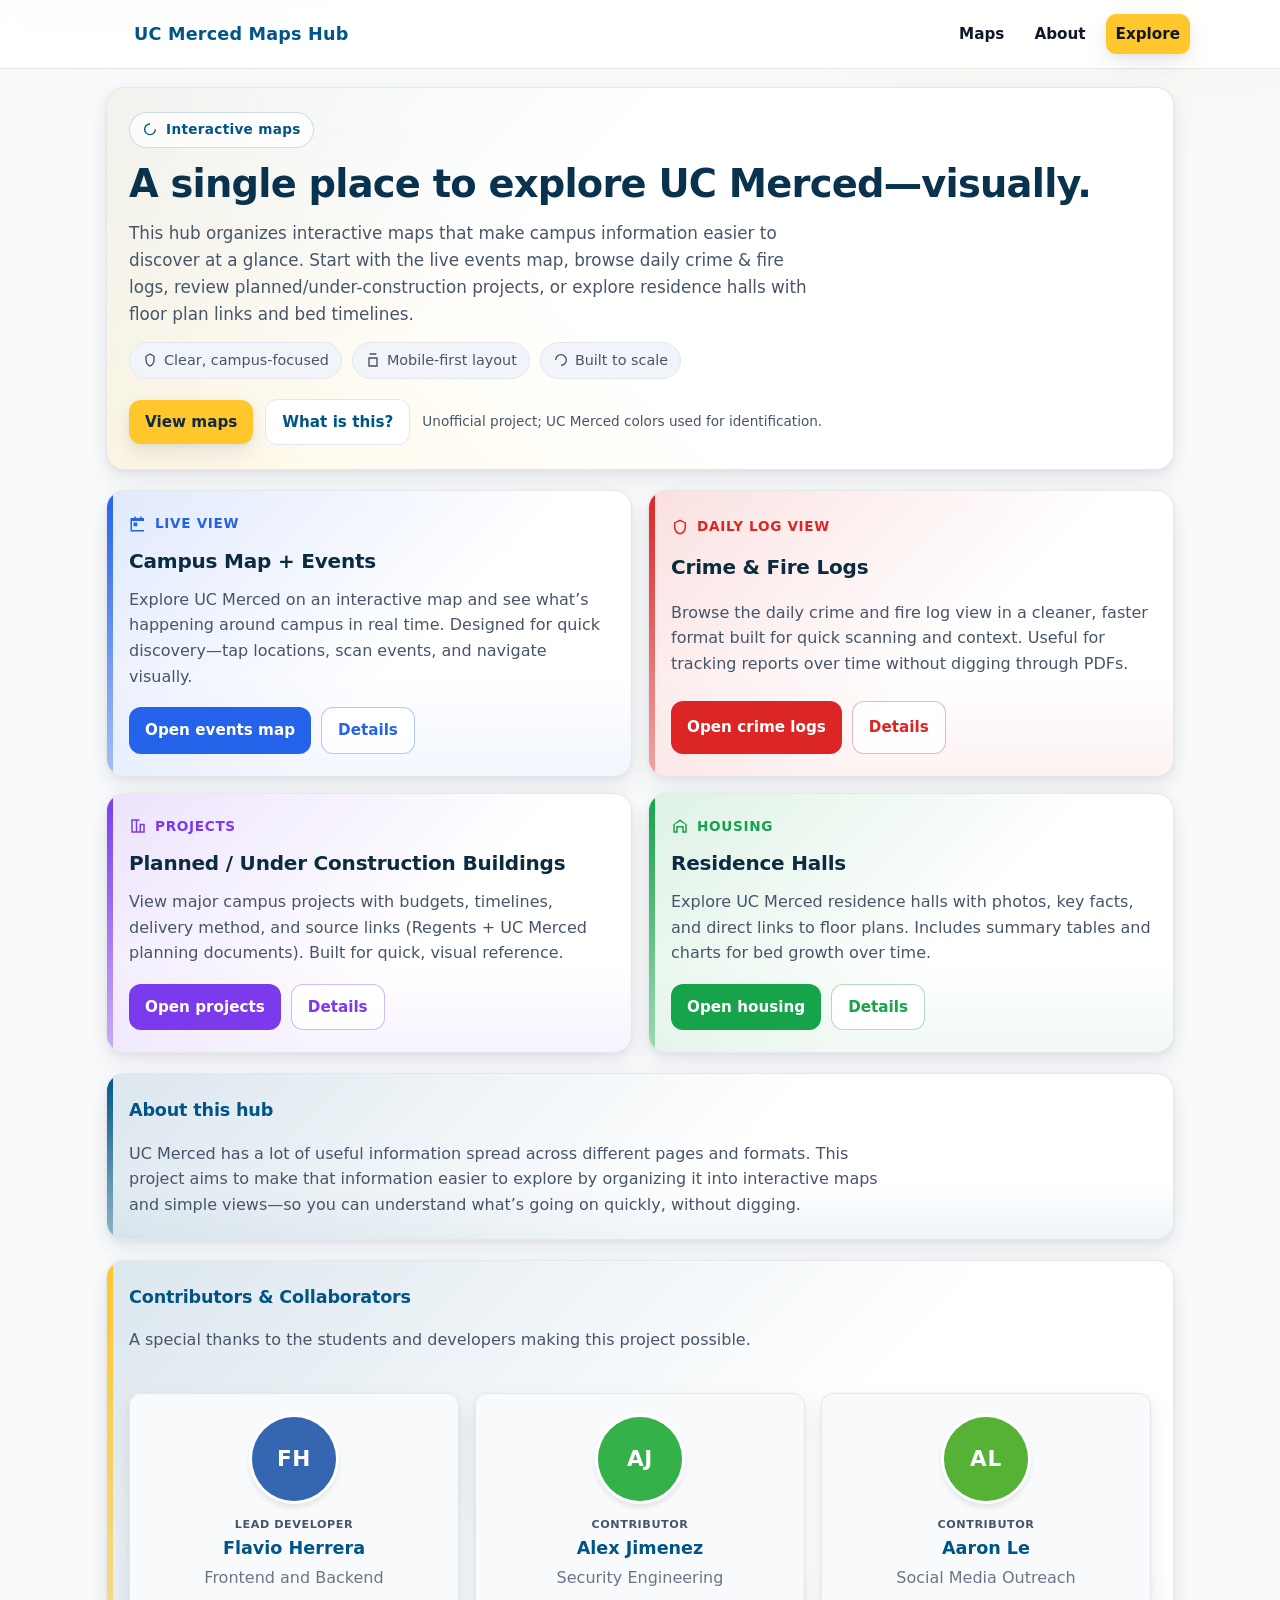
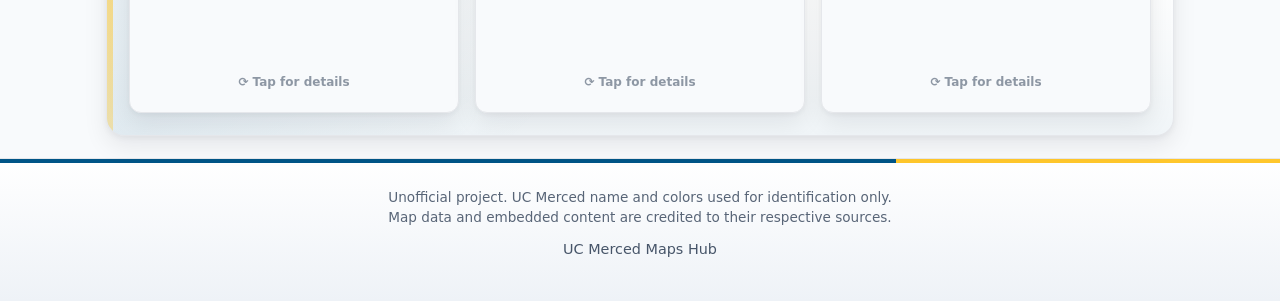
==== index.html @ 474a60b2 "added code" ====
<!DOCTYPE html>
<html lang="en">
  <head>
    <meta charset="utf-8" />
    <meta name="viewport" content="width=device-width, initial-scale=1" />

    <title>UC Merced Interactive Maps Hub</title>
    <meta name="theme-color" content="#ffffff" />

    <meta
      name="description"
      content="A UC Merced-themed hub for interactive maps and campus insights, including real-time events, daily crime & fire logs, planned/under-construction projects, and residence halls."
    />
    <meta name="robots" content="index,follow" />

    <!-- Canonical URL (recommended) -->
    <link rel="canonical" href="https://campusmap.ucmercedhub.com/" />

    <!-- Open Graph -->
    <meta property="og:type" content="website" />
    <meta property="og:title" content="UC Merced Interactive Maps Hub" />
    <meta
      property="og:description"
      content="Explore UC Merced through interactive maps: events, daily crime & fire logs, planned/under-construction projects, and residence halls."
    />
    <meta property="og:url" content="https://campusmap.ucmercedhub.com/" />

    <!-- IMPORTANT: must be an absolute, publicly accessible URL -->
    <meta
      property="og:image"
      content="https://campusmap.ucmercedhub.com/images/ucm-maps-preview-2.jpg"
    />
    <!-- Optional but helps some scrapers -->
    <meta
      property="og:image:secure_url"
      content="https://campusmap.ucmercedhub.com/images/ucm-maps-preview-2.jpg"
    />
    <meta property="og:image:width" content="1200" />
    <meta property="og:image:height" content="630" />
    <meta property="og:image:alt" content="UC Merced Interactive Maps Hub preview image" />

    <!-- Twitter Cards -->
    <meta name="twitter:card" content="summary_large_image" />
    <meta name="twitter:title" content="UC Merced Interactive Maps Hub" />
    <meta
      name="twitter:description"
      content="Explore UC Merced through interactive maps: events, daily crime & fire logs, planned/under-construction projects, and residence halls."
    />
    <meta
      name="twitter:image"
      content="https://campusmap.ucmercedhub.com/images/ucm-maps-preview-2.jpg"
    />
    <meta property="og:image" content="https://campusmap.ucmercedhub.com/images/ucm-maps-preview-2.jpg">
    <meta name="twitter:image:alt" content="UC Merced Interactive Maps Hub preview image" />

    <link rel="icon" href="/images/favicon.ico" />
    <link rel="apple-touch-icon" href="/apple-touch-icon.png" />

    <style>
      :root {
        /* UC Merced palette */
        --ucm-blue: #005587;
        --ucm-gold: #ffc72c;

        /* UI tokens */
        --bg: #f8fafc;
        --surface: #ffffff;
        --ink: #0f172a;
        --muted: #475569;
        --border: #e5e7eb;
        --shadow: 0 10px 25px rgba(2, 6, 23, 0.08), 0 2px 6px rgba(2, 6, 23, 0.05);
        --radius: 18px;
      }

      /* Force light mode in dark schemes (keep the hub visually consistent) */
      :root {
        color-scheme: light;
      }
      @media (prefers-color-scheme: dark) {
        html,
        body {
          background: var(--bg) !important;
          color: var(--ink) !important;
        }
      }

      *,
      *::before,
      *::after {
        box-sizing: border-box;
      }
      html {
        scroll-behavior: smooth;
      }
      body {
        margin: 0;
        font-family: ui-sans-serif, system-ui, -apple-system, Segoe UI, Roboto, Helvetica, Arial,
          "Apple Color Emoji", "Segoe UI Emoji";
        background: radial-gradient(1100px 650px at 85% -220px, rgba(255, 199, 44, 0.14), transparent 60%),
          radial-gradient(900px 520px at 10% -200px, rgba(0, 85, 135, 0.12), transparent 55%),
          var(--bg);
        color: var(--ink);
        line-height: 1.6;
      }

      a {
        color: inherit;
        text-decoration: none;
      }

      .container {
        max-width: 1100px;
        margin: 0 auto;
        padding: 0 max(16px, env(safe-area-inset-left)) 0 max(16px, env(safe-area-inset-right));
      }

      /* Header */
      .site-header {
        position: sticky;
        top: 0;
        z-index: 50;
        background: rgba(255, 255, 255, 0.9);
        border-bottom: 1px solid var(--border);
        backdrop-filter: saturate(160%) blur(10px);
      }
      .nav {
        display: flex;
        align-items: center;
        justify-content: space-between;
        gap: 12px;
        padding: 14px 0;
      }
      .brand {
        display: flex;
        align-items: center;
        gap: 10px;
        font-weight: 900;
        letter-spacing: 0.2px;
        color: var(--ucm-blue);
        font-size: 1.1rem;
      }
      .brand .logo {
        width: 34px;
        height: 34px;
        background-image: url("/images/map.png");
        background-size: cover;
        background-repeat: no-repeat;
        background-position: center;
      }

      .nav-links {
        display: flex;
        align-items: center;
        gap: 10px;
        flex-wrap: wrap;
        justify-content: flex-end;
      }

      .nav-links a {
        color: var(--ink);
        font-weight: 800;
        padding: 8px 10px;
        border-radius: 10px;
        font-size: 0.95rem;
      }
      .nav-links a:hover {
        background: #eef2f7;
      }

      .focus-ring:focus {
        outline: 3px solid rgba(0, 85, 135, 0.25);
        outline-offset: 2px;
        border-radius: 10px;
      }

      .btn {
        display: inline-flex;
        align-items: center;
        justify-content: center;
        gap: 8px;
        font-weight: 900;
        border-radius: 12px;
        padding: 10px 16px;
        border: none;
        cursor: pointer;
        box-shadow: var(--shadow);
        transition: transform 0.06s ease, box-shadow 0.15s ease, filter 0.15s ease;
        white-space: nowrap;
        font-size: 0.95rem;
      }
      .btn-primary {
        background: var(--ucm-gold);
        color: #102a43;
      }
      .btn-primary:hover {
        transform: translateY(-1px);
      }
      .btn-outline {
        background: #ffffff;
        border: 1px solid var(--border);
        color: var(--ucm-blue);
        box-shadow: none;
      }
      .btn-outline:hover {
        background: #f8fafc;
      }

      /* Hero */
      .hero {
        margin: 18px 0 16px;
        border-radius: var(--radius);
        border: 1px solid var(--border);
        box-shadow: var(--shadow);
        background: linear-gradient(135deg, rgba(0, 85, 135, 0.06), transparent 40%),
          linear-gradient(45deg, rgba(255, 199, 44, 0.12), transparent 45%),
          var(--surface);
        overflow: hidden;
      }

      .hero-inner {
        padding: 24px 22px;
        display: grid;
        gap: 14px;
      }

      .hero-topline {
        display: inline-flex;
        align-items: center;
        gap: 10px;
        font-weight: 900;
        color: var(--ucm-blue);
        letter-spacing: 0.02em;
      }

      .pill {
        display: inline-flex;
        align-items: center;
        gap: 8px;
        padding: 6px 12px;
        border-radius: 999px;
        border: 1px solid rgba(0, 85, 135, 0.18);
        background: rgba(255, 255, 255, 0.7);
        color: var(--ucm-blue);
        font-weight: 900;
        width: fit-content;
        font-size: 0.85rem;
      }

      .hero h1 {
        margin: 0;
        font-size: clamp(1.5rem, 5vw, 2.4rem);
        line-height: 1.15;
        letter-spacing: -0.02em;
        color: #08324e;
      }

      .hero p {
        margin: 0;
        color: var(--muted);
        max-width: 65ch;
        font-size: 1.05rem;
      }

      .hero-actions {
        display: flex;
        gap: 12px;
        flex-wrap: wrap;
        align-items: center;
        margin-top: 6px;
      }

      .hero-note {
        color: var(--muted);
        font-size: 0.85rem;
        width: 100%;
      }
      @media (min-width: 600px) {
        .hero-note {
          width: auto;
        }
      }

      /* Sections & Cards */
      .section {
        margin: 20px 0;
      }

      .grid {
        display: grid;
        gap: 16px;
        grid-template-columns: 1fr;
      }
      @media (min-width: 900px) {
        .grid {
          grid-template-columns: 1fr 1fr;
        }
      }

      /* THEMED CARD SYSTEM
         - Each card sets:
           --accent: the primary accent color (for bar + kicker + buttons)
           --tint-rgb: RGB triplet used for the subtle card wash
      */
      .card {
        --accent: var(--ucm-blue);
        --tint-rgb: 0, 85, 135;

        border: 1px solid var(--border);
        border-radius: var(--radius);
        box-shadow: var(--shadow);
        padding: 22px;
        display: grid;
        gap: 10px;
        position: relative;
        overflow: hidden;
        transition: transform 0.08s ease, border-color 0.15s ease;

        background: linear-gradient(135deg, rgba(var(--tint-rgb), 0.14), transparent 58%),
          linear-gradient(0deg, rgba(var(--tint-rgb), 0.06), transparent 35%),
          var(--surface);
      }
      .card:hover {
        transform: translateY(-1px);
        border-color: rgba(var(--tint-rgb), 0.35);
      }

      /* Card theme presets (requested: light blue for events, light red for crime, etc.) */
      .card.theme-events {
        --accent: #2563eb; /* blue */
        --tint-rgb: 37, 99, 235;
      }
      .card.theme-crime {
        --accent: #dc2626; /* red */
        --tint-rgb: 220, 38, 38;
      }
      .card.theme-buildings {
        --accent: #7c3aed; /* violet */
        --tint-rgb: 124, 58, 237;
      }
      .card.theme-housing {
        --accent: #16a34a; /* green */
        --tint-rgb: 22, 163, 74;
      }

      .card .kicker {
        display: inline-flex;
        align-items: center;
        gap: 8px;
        font-weight: 900;
        color: var(--accent);
        text-transform: uppercase;
        font-size: 0.85rem;
        letter-spacing: 0.05em;
      }

      .card h2 {
        margin: 0;
        font-size: 1.25rem;
        letter-spacing: -0.01em;
        color: #0b2b40;
      }

      .card p {
        margin: 0;
        color: var(--muted);
        max-width: 65ch;
        font-size: 1rem;
      }

      .card-actions {
        display: flex;
        gap: 10px;
        flex-wrap: wrap;
        margin-top: 8px;
      }

      .card .accent-bar {
        position: absolute;
        inset: 0 auto 0 0;
        width: 6px;
        background: linear-gradient(180deg, var(--accent), rgba(var(--tint-rgb), 0.35));
      }

      /* Card-scoped buttons */
      .btn-card {
        background: var(--accent);
        color: #ffffff;
        box-shadow: none;
      }
      .btn-card:hover {
        transform: translateY(-1px);
        filter: brightness(1.05);
      }

      .btn-card-outline {
        background: rgba(255, 255, 255, 0.85);
        border: 1px solid rgba(var(--tint-rgb), 0.35);
        color: var(--accent);
        box-shadow: none;
      }
      .btn-card-outline:hover {
        background: #ffffff;
      }

      /* Small details badges */
      .meta {
        display: flex;
        gap: 10px;
        flex-wrap: wrap;
        color: var(--muted);
        font-size: 0.9rem;
      }
      .meta span {
        display: inline-flex;
        align-items: center;
        gap: 6px;
        padding: 6px 12px;
        border-radius: 999px;
        background: #f1f5f9;
        border: 1px solid #e2e8f0;
        width: fit-content;
      }
      .meta svg {
        width: 16px;
        height: 16px;
        color: rgba(2, 6, 23, 0.7);
      }

      /* TEAM GRID / FLIP CARDS CSS */
      .team-grid {
        display: grid;
        grid-template-columns: repeat(auto-fit, minmax(220px, 1fr));
        gap: 16px;
        margin-top: 14px;
      }

      .team-member {
        background-color: transparent;
        height: 320px;
        perspective: 1000px;
        cursor: pointer;
      }

      .team-member-inner {
        position: relative;
        width: 100%;
        height: 100%;
        text-align: center;
        transition: transform 0.6s cubic-bezier(0.4, 0.2, 0.2, 1);
        transform-style: preserve-3d;
      }

      .team-member.is-flipped .team-member-inner {
        transform: rotateY(180deg);
      }

      .team-member-front,
      .team-member-back {
        position: absolute;
        width: 100%;
        height: 100%;
        -webkit-backface-visibility: hidden;
        backface-visibility: hidden;
        border-radius: 12px;
        border: 1px solid var(--border);
        box-shadow: var(--shadow);
        background-color: #ffffff;
        display: flex;
        flex-direction: column;
        align-items: center;
        justify-content: center;
        padding: 20px;
        user-select: none;
        -webkit-user-select: none;
      }

      .team-member-front {
        background: #f8fafc;
      }

      .member-avatar {
        width: 90px;
        height: 90px;
        border-radius: 50%;
        overflow: hidden;
        border: 3px solid #ffffff;
        box-shadow: 0 4px 6px -1px rgba(0, 0, 0, 0.1);
        margin-bottom: 12px;
        display: grid;
        place-items: center;
        background: #cbd5e1;
      }

      .member-photo {
        width: 100%;
        height: 100%;
        object-fit: cover;
        display: block;
      }

      .member-initials {
        width: 100%;
        height: 100%;
        display: none;
        place-items: center;
        font-weight: 900;
        font-size: 1.35rem;
        letter-spacing: 0.03em;
        color: #ffffff;
        background: var(--avatar-bg, #6b7280);
        text-transform: uppercase;
        user-select: none;
        -webkit-user-select: none;
      }

      .member-avatar.is-fallback .member-photo {
        display: none;
      }
      .member-avatar.is-fallback .member-initials {
        display: grid;
      }

      .member-role {
        font-size: 0.7rem;
        text-transform: uppercase;
        letter-spacing: 0.05em;
        font-weight: 800;
        color: var(--muted);
        margin-bottom: 4px;
      }

      .member-name {
        font-weight: 900;
        color: var(--ucm-blue);
        font-size: 1.1rem;
        margin-bottom: 8px;
        line-height: 1.2;
      }

      .member-short-desc {
        font-size: 0.9rem;
        color: var(--ink);
        opacity: 0.8;
        margin: 0;
        line-height: 1.4;
        max-width: 90%;
      }

      .flip-hint {
        margin-top: auto;
        font-size: 0.75rem;
        color: var(--muted);
        opacity: 0.6;
        font-weight: 600;
        padding-top: 10px;
      }

      .team-member-back {
        transform: rotateY(180deg);
        background: #ffffff;
        text-align: left;
        align-items: flex-start;
        justify-content: flex-start;
        overflow-y: auto;
        cursor: pointer;
      }

      .member-back-title {
        font-size: 0.85rem;
        font-weight: 800;
        color: var(--ucm-blue);
        text-transform: uppercase;
        margin-bottom: 10px;
        border-bottom: 2px solid var(--ucm-gold);
        padding-bottom: 4px;
        width: 100%;
      }

      .member-contributions {
        list-style: none;
        padding: 0;
        margin: 0;
        width: 100%;
        font-size: 0.9rem;
        color: var(--muted);
        line-height: 1.5;
        user-select: text;
        -webkit-user-select: text;
      }

      .member-contributions li {
        margin-bottom: 8px;
        padding-left: 14px;
        position: relative;
      }

      .member-contributions li::before {
        content: "•";
        color: var(--ucm-gold);
        position: absolute;
        left: 0;
        font-weight: bold;
      }

      /* Footer */
      footer {
        border-top: 1px solid var(--border);
        background: linear-gradient(0deg, #eef2f7, #ffffff);
        margin-top: 22px;
      }
      .ucm-bar {
        height: 4px;
        background: linear-gradient(90deg, var(--ucm-blue) 70%, var(--ucm-gold) 30%);
      }
      .foot-inner {
        padding: 24px 0 40px;
        color: var(--muted);
        font-size: 0.9rem;
        text-align: center;
      }
      .disclaimer {
        font-size: 0.85rem;
        opacity: 0.9;
        max-width: 60ch;
        margin: 0 auto;
        line-height: 1.5;
      }

      /* Utility */
      .sr-only {
        position: absolute;
        width: 1px;
        height: 1px;
        padding: 0;
        margin: -1px;
        overflow: hidden;
        clip: rect(0, 0, 0, 0);
        white-space: nowrap;
        border: 0;
      }
    </style>
  </head>

  <body>
    <header class="site-header">
      <div class="container nav">
        <div class="brand">
          <div class="logo" aria-hidden="true"></div>
          <div>UC Merced Maps Hub</div>
        </div>

        <nav class="nav-links" aria-label="Primary">
          <a class="focus-ring" href="#maps">Maps</a>
          <a class="focus-ring" href="#about">About</a>
          <a class="btn btn-primary focus-ring" href="#start">Explore</a>
        </nav>
      </div>
    </header>

    <main class="container">
      <section class="hero" aria-labelledby="hero-title" id="start">
        <div class="hero-inner">
          <div class="hero-topline">
            <span class="pill">
              <svg viewBox="0 0 24 24" aria-hidden="true" focusable="false" width="16" height="16">
                <path fill="currentColor" d="M12 2a9 9 0 1 0 9 9h-2a7 7 0 1 1-7-7V2z" />
              </svg>
              Interactive maps
            </span>
          </div>

          <h1 id="hero-title">A single place to explore UC Merced—visually.</h1>
          <p>
            This hub organizes interactive maps that make campus information easier to discover at a glance.
            Start with the live events map, browse daily crime &amp; fire logs, review planned/under-construction
            projects, or explore residence halls with floor plan links and bed timelines.
          </p>

          <div class="meta" aria-label="Project highlights">
            <span>
              <svg viewBox="0 0 24 24" aria-hidden="true" focusable="false">
                <path
                  fill="currentColor"
                  d="M12 2l7 4v6c0 5-3 9-7 10C8 21 5 17 5 12V6l7-4zm0 2.3L7 6.7V12c0 3.9 2.2 7.1 5 8 2.8-.9 5-4.1 5-8V6.7l-5-2.4z"
                />
              </svg>
              Clear, campus-focused
            </span>
            <span>
              <svg viewBox="0 0 24 24" aria-hidden="true" focusable="false">
                <path fill="currentColor" d="M7 2h10v2H7V2zm-2 6h14v14H5V8zm2 2v10h10V10H7z" />
              </svg>
              Mobile-first layout
            </span>
            <span>
              <svg viewBox="0 0 24 24" aria-hidden="true" focusable="false">
                <path fill="currentColor" d="M12 3a9 9 0 0 0-9 9h2a7 7 0 1 1 7 7v2a9 9 0 0 0 0-18z" />
              </svg>
              Built to scale
            </span>
          </div>

          <div class="hero-actions">
            <a class="btn btn-primary focus-ring" href="#maps">View maps</a>
            <a class="btn btn-outline focus-ring" href="#about">What is this?</a>
            <div class="hero-note">Unofficial project; UC Merced colors used for identification.</div>
          </div>
        </div>
      </section>

      <section class="section" id="maps" aria-labelledby="maps-title">
        <h2 class="sr-only" id="maps-title">Maps</h2>

        <div class="grid">
          <!-- Events -->
          <article class="card theme-events" aria-labelledby="events-title">
            <div class="accent-bar" aria-hidden="true"></div>

            <div class="kicker">
              <svg viewBox="0 0 24 24" aria-hidden="true" focusable="false" width="18" height="18">
                <path
                  fill="currentColor"
                  d="M7 2h2v2h6V2h2v2h3v18H2V4h5V2zm13 6H4v12h16V8zM6 10h5v5H6v-5z"
                />
              </svg>
              Live view
            </div>

            <h2 id="events-title">Campus Map + Events</h2>
            <p>
              Explore UC Merced on an interactive map and see what’s happening around campus in real time. Designed for
              quick discovery—tap locations, scan events, and navigate visually.
            </p>

            <div class="card-actions">
              <a class="btn btn-card focus-ring" href="/events" aria-label="Open Campus Map and Events">
                Open events map
              </a>
              <a
                class="btn btn-card-outline focus-ring"
                href="/events#map"
                aria-label="Jump to map section in events page"
              >
                Details
              </a>
            </div>
          </article>

          <!-- Crime logs -->
          <article class="card theme-crime" aria-labelledby="crime-title">
            <div class="accent-bar" aria-hidden="true"></div>

            <div class="kicker">
              <svg viewBox="0 0 24 24" aria-hidden="true" focusable="false" width="18" height="18">
                <path
                  fill="currentColor"
                  d="M12 2l8 4v6c0 5.5-3.5 9.6-8 10-4.5-.4-8-4.5-8-10V6l8-4zm0 2.3L6 6.7V12c0 4.3 2.7 7.4 6 8 3.3-.6 6-3.7 6-8V6.7l-6-2.4z"
                />
              </svg>
              Daily log view
            </div>

            <h2 id="crime-title">Crime &amp; Fire Logs</h2>
            <p>
              Browse the daily crime and fire log view in a cleaner, faster format built for quick scanning and context.
              Useful for tracking reports over time without digging through PDFs.
            </p>

            <div class="card-actions">
              <a class="btn btn-card focus-ring" href="/crimelogs" aria-label="Open Crime and Fire Logs">
                Open crime logs
              </a>
              <a
                class="btn btn-card-outline focus-ring"
                href="/crimelogs#map"
                aria-label="Jump to top section in crime logs page"
              >
                Details
              </a>
            </div>
          </article>

          <!-- Planned / under construction buildings -->
          <article class="card theme-buildings" aria-labelledby="buildings-title">
            <div class="accent-bar" aria-hidden="true"></div>

            <div class="kicker">
              <svg viewBox="0 0 24 24" aria-hidden="true" focusable="false" width="18" height="18">
                <path
                  fill="currentColor"
                  d="M3 21V3h11v6h7v12H3zm2-2h4V5H5v14zm6 0h3V5h-3v14zm5 0h3V11h-3v8z"
                />
              </svg>
              Projects
            </div>

            <h2 id="buildings-title">Planned / Under Construction Buildings</h2>
            <p>
              View major campus projects with budgets, timelines, delivery method, and source links (Regents + UC Merced
              planning documents). Built for quick, visual reference.
            </p>

            <div class="card-actions">
              <!-- Adjust path if your file lives elsewhere -->
              <a
                class="btn btn-card focus-ring"
                href="/construction"
                aria-label="Open planned and under construction projects"
              >
                Open projects
              </a>
              <a
                class="btn btn-card-outline focus-ring"
                href="/construction#map"
                aria-label="Jump to map section in projects page"
              >
                Details
              </a>
            </div>
          </article>

          <!-- Housing / residence halls -->
          <article class="card theme-housing" aria-labelledby="housing-title">
            <div class="accent-bar" aria-hidden="true"></div>

            <div class="kicker">
              <svg viewBox="0 0 24 24" aria-hidden="true" focusable="false" width="18" height="18">
                <path
                  fill="currentColor"
                  d="M12 3l9 7v11h-6v-7H9v7H3V10l9-7zm0 2.6L5 10v9h2v-7h10v7h2v-9l-7-4.4z"
                />
              </svg>
              Housing
            </div>

            <h2 id="housing-title">Residence Halls</h2>
            <p>
              Explore UC Merced residence halls with photos, key facts, and direct links to floor plans. Includes summary
              tables and charts for bed growth over time.
            </p>

            <div class="card-actions">
              <!-- Adjust path if your file lives elsewhere -->
              <a class="btn btn-card focus-ring" href="/housing" aria-label="Open residence halls map">
                Open housing
              </a>
              <a
                class="btn btn-card-outline focus-ring"
                href="/housing#map"
                aria-label="Jump to map section in housing page"
              >
                Details
              </a>
            </div>
          </article>
        </div>
      </section>

      <section class="section card" id="about" aria-labelledby="about-title">
        <div class="accent-bar" aria-hidden="true" style="--accent: var(--ucm-blue); --tint-rgb: 0, 85, 135;"></div>
        <h2
          id="about-title"
          style="margin: 0 0 6px; color: var(--ucm-blue); font-size: 1.1rem; font-weight: 900;"
        >
          About this hub
        </h2>
        <p style="margin: 0; color: var(--muted); max-width: 75ch;">
          UC Merced has a lot of useful information spread across different pages and formats. This project aims to make
          that information easier to explore by organizing it into interactive maps and simple views—so you can
          understand what’s going on quickly, without digging.
        </p>
      </section>

      <section class="section card" id="team" aria-labelledby="team-title">
        <div class="accent-bar" aria-hidden="true" style="--accent: var(--ucm-gold); --tint-rgb: 255, 199, 44;"></div>

        <h2
          id="team-title"
          style="margin: 0 0 6px; color: var(--ucm-blue); font-size: 1.1rem; font-weight: 900;"
        >
          Contributors &amp; Collaborators
        </h2>
        <p style="margin: 0 0 16px 0; color: var(--muted); max-width: 75ch; font-size: 1rem;">
          A special thanks to the students and developers making this project possible.
        </p>

        <div class="team-grid">
          <div class="team-member" tabindex="0">
            <div class="team-member-inner">
              <div class="team-member-front">
                <div class="member-avatar">
                  <img
                    src="/maps/images/people/flavio_herrera.png"
                    alt="Flavio Herrera"
                    class="member-photo"
                    loading="lazy"
                  />
                  <div class="member-initials" role="img" aria-label=""></div>
                </div>

                <span class="member-role">Lead Developer</span>
                <span class="member-name">Flavio Herrera</span>
                <p class="member-short-desc">Frontend and Backend</p>
                <div class="flip-hint">⟳ Tap for details</div>
              </div>
              <div class="team-member-back">
                <div class="member-back-title">Contributions</div>
                <ul class="member-contributions">
                  <li>Built interactive map builder</li>
                  <li>Built Events API + daily crime OCR pipeline</li>
                  <li>Managed deployment pipelines (local and cloud)</li>
                </ul>
                <div class="flip-hint">⟲ Tap to return</div>
              </div>
            </div>
          </div>

          <div class="team-member" tabindex="0">
            <div class="team-member-inner">
              <div class="team-member-front">
                <div class="member-avatar" data-initials-only="true">
                  <div class="member-initials" role="img" aria-label=""></div>
                </div>

                <span class="member-role">Contributor</span>
                <span class="member-name">Alex Jimenez</span>
                <p class="member-short-desc">Security Engineering</p>
                <div class="flip-hint">⟳ Tap for details</div>
              </div>
              <div class="team-member-back">
                <div class="member-back-title">Contributions</div>
                <ul class="member-contributions">
                  <li>Built honeypot + bot banning system</li>
                  <li>Security consulting (SSH, Raspberry Pi hosting, injection risks)</li>
                  <li>Secrets/config review (AWS, caching, env vars)</li>
                </ul>
                <div class="flip-hint">⟲ Tap to return</div>
              </div>
            </div>
          </div>

            <div class="team-member" tabindex="0">
            <div class="team-member-inner">
              <div class="team-member-front">
                <div class="member-avatar" data-initials-only="true">
                  <div class="member-initials" role="img" aria-label=""></div>
                </div>

                <span class="member-role">Contributor</span>
                <span class="member-name">Aaron Le</span>
                <p class="member-short-desc">Social Media Outreach</p>
                <div class="flip-hint">⟳ Tap for details</div>
              </div>
              <div class="team-member-back">
                <div class="member-back-title">Contributions</div>
                <ul class="member-contributions">
                  <li>Post on HITSC offical page on fizz (1.5k up votes)</li>
                </ul>
                <div class="flip-hint">⟲ Tap to return</div>
              </div>
            </div>
          </div>
        </div>
      </section>
    </main>

    <footer>
      <div class="ucm-bar"></div>
      <div class="container foot-inner">
        <p class="disclaimer">
          Unofficial project. UC Merced name and colors used for identification only. Map data and embedded content are
          credited to their respective sources.
        </p>
        <p style="margin: 10px 0 0">UC Merced Maps Hub</p>
      </div>
    </footer>

    <script>
      document.addEventListener("DOMContentLoaded", () => {
        // -----------------------------
        // Flip cards
        // -----------------------------
        const members = document.querySelectorAll(".team-member");

        members.forEach((member) => {
          member.addEventListener("click", () => {
            member.classList.toggle("is-flipped");
          });

          member.addEventListener("keydown", (e) => {
            if (e.key === "Enter" || e.key === " ") {
              e.preventDefault();
              member.classList.toggle("is-flipped");
            }
          });
        });

        // -----------------------------
        // Avatar initials fallback + stable color
        // -----------------------------
        function getInitials(fullName) {
          const parts = String(fullName || "")
            .trim()
            .split(/\s+/)
            .filter(Boolean);

          if (parts.length === 0) return "?";
          if (parts.length === 1) return parts[0].slice(0, 1).toUpperCase();

          const first = parts[0].slice(0, 1);
          const last = parts[parts.length - 1].slice(0, 1);
          return (first + last).toUpperCase();
        }

        function hashToHue(str) {
          let hash = 0;
          const s = String(str || "");
          for (let i = 0; i < s.length; i++) {
            hash = (hash * 31 + s.charCodeAt(i)) >>> 0;
          }
          return hash % 360;
        }

        document.querySelectorAll(".team-member").forEach((card) => {
          const nameEl = card.querySelector(".member-name");
          const avatar = card.querySelector(".member-avatar");
          const initialsEl = avatar?.querySelector(".member-initials");
          const img = avatar?.querySelector("img.member-photo");

          if (!avatar || !initialsEl) return;

          const name = (nameEl?.textContent || "").trim();
          const initials = getInitials(name);

          initialsEl.textContent = initials;
          initialsEl.setAttribute("aria-label", `Avatar for ${name}`);

          const hue = hashToHue(name);
          avatar.style.setProperty("--avatar-bg", `hsl(${hue} 55% 45%)`);

          if (avatar.dataset.initialsOnly === "true") {
            avatar.classList.add("is-fallback");
            return;
          }

          if (!img || !img.getAttribute("src")) {
            avatar.classList.add("is-fallback");
            return;
          }

          img.addEventListener("error", () => {
            avatar.classList.add("is-fallback");
          });

          img.addEventListener("load", () => {
            avatar.classList.remove("is-fallback");
          });
        });
      });
    </script>
  </body>
</html>
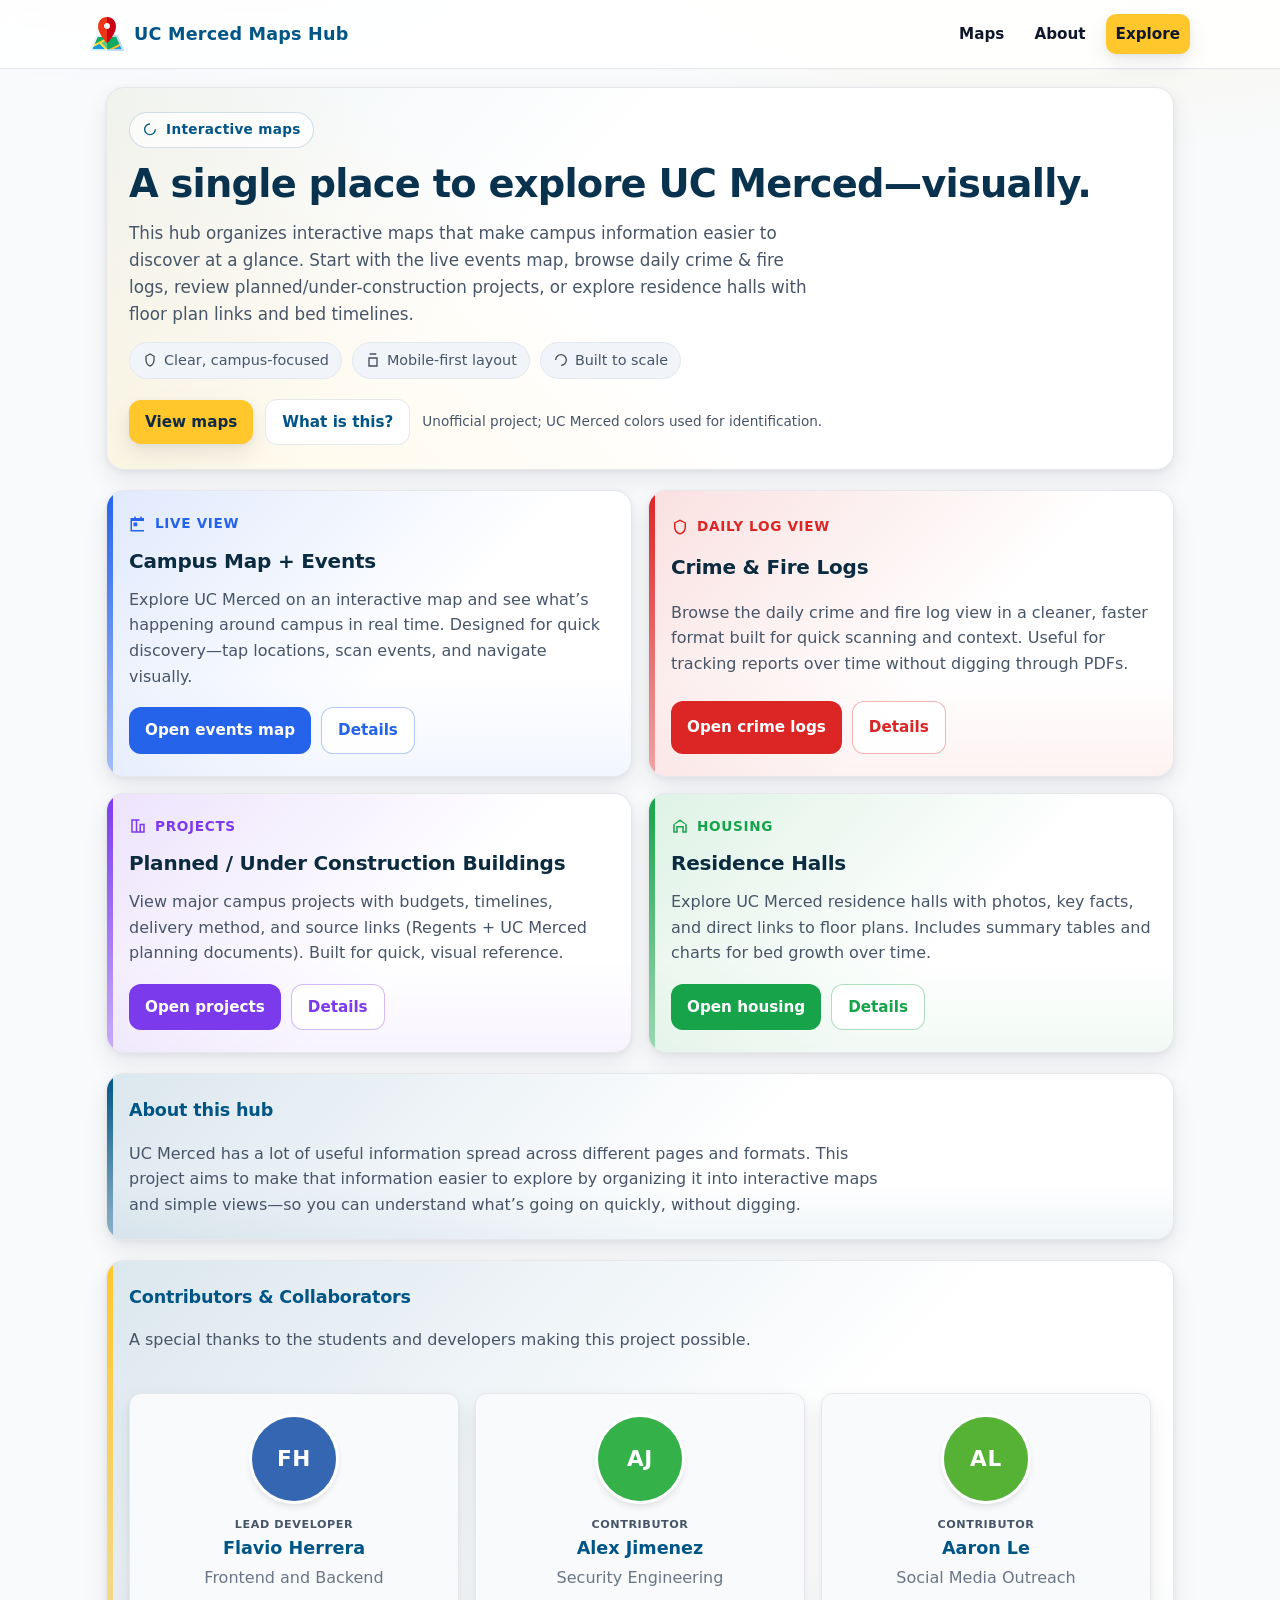
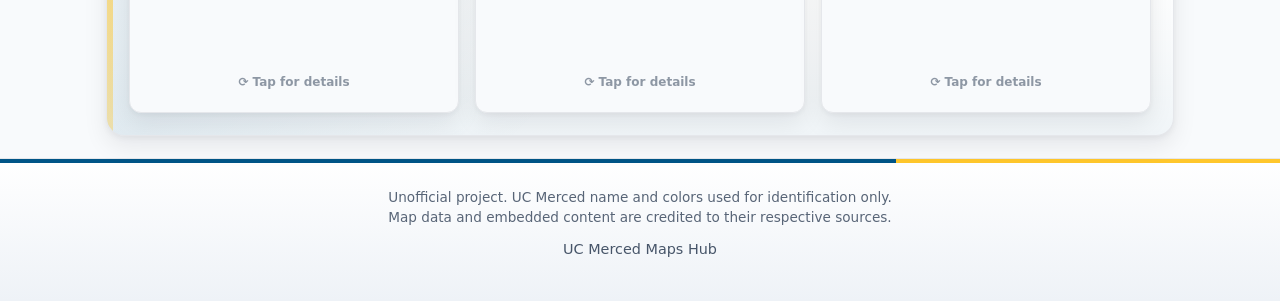
==== commit 7cb93af1: "image path url updated" ====
--- a/index.html
+++ b/index.html
@@ -28,12 +28,12 @@
     <!-- IMPORTANT: must be an absolute, publicly accessible URL -->
     <meta
       property="og:image"
-      content="https://campusmap.ucmercedhub.com/images/ucm-maps-preview-2.jpg"
+      content="https://campusmap.ucmercedhub.com/maps/images/ucm-maps-preview-2.jpg"
     />
     <!-- Optional but helps some scrapers -->
     <meta
       property="og:image:secure_url"
-      content="https://campusmap.ucmercedhub.com/images/ucm-maps-preview-2.jpg"
+      content="https://campusmap.ucmercedhub.com/maps/images/ucm-maps-preview-2.jpg"
     />
     <meta property="og:image:width" content="1200" />
     <meta property="og:image:height" content="630" />
@@ -48,12 +48,12 @@
     />
     <meta
       name="twitter:image"
-      content="https://campusmap.ucmercedhub.com/images/ucm-maps-preview-2.jpg"
+      content="https://campusmap.ucmercedhub.com/maps/images/ucm-maps-preview-2.jpg"
     />
-    <meta property="og:image" content="https://campusmap.ucmercedhub.com/images/ucm-maps-preview-2.jpg">
+    <meta property="og:image" content="https://campusmap.ucmercedhub.com/maps/images/ucm-maps-preview-2.jpg">
     <meta name="twitter:image:alt" content="UC Merced Interactive Maps Hub preview image" />
 
-    <link rel="icon" href="/images/favicon.ico" />
+    <link rel="icon" href="/maps/images/favicon.ico" />
     <link rel="apple-touch-icon" href="/apple-touch-icon.png" />
 
     <style>
@@ -142,7 +142,7 @@
       .brand .logo {
         width: 34px;
         height: 34px;
-        background-image: url("/images/map.png");
+        background-image: url("/maps/images/map.png");
         background-size: cover;
         background-repeat: no-repeat;
         background-position: center;
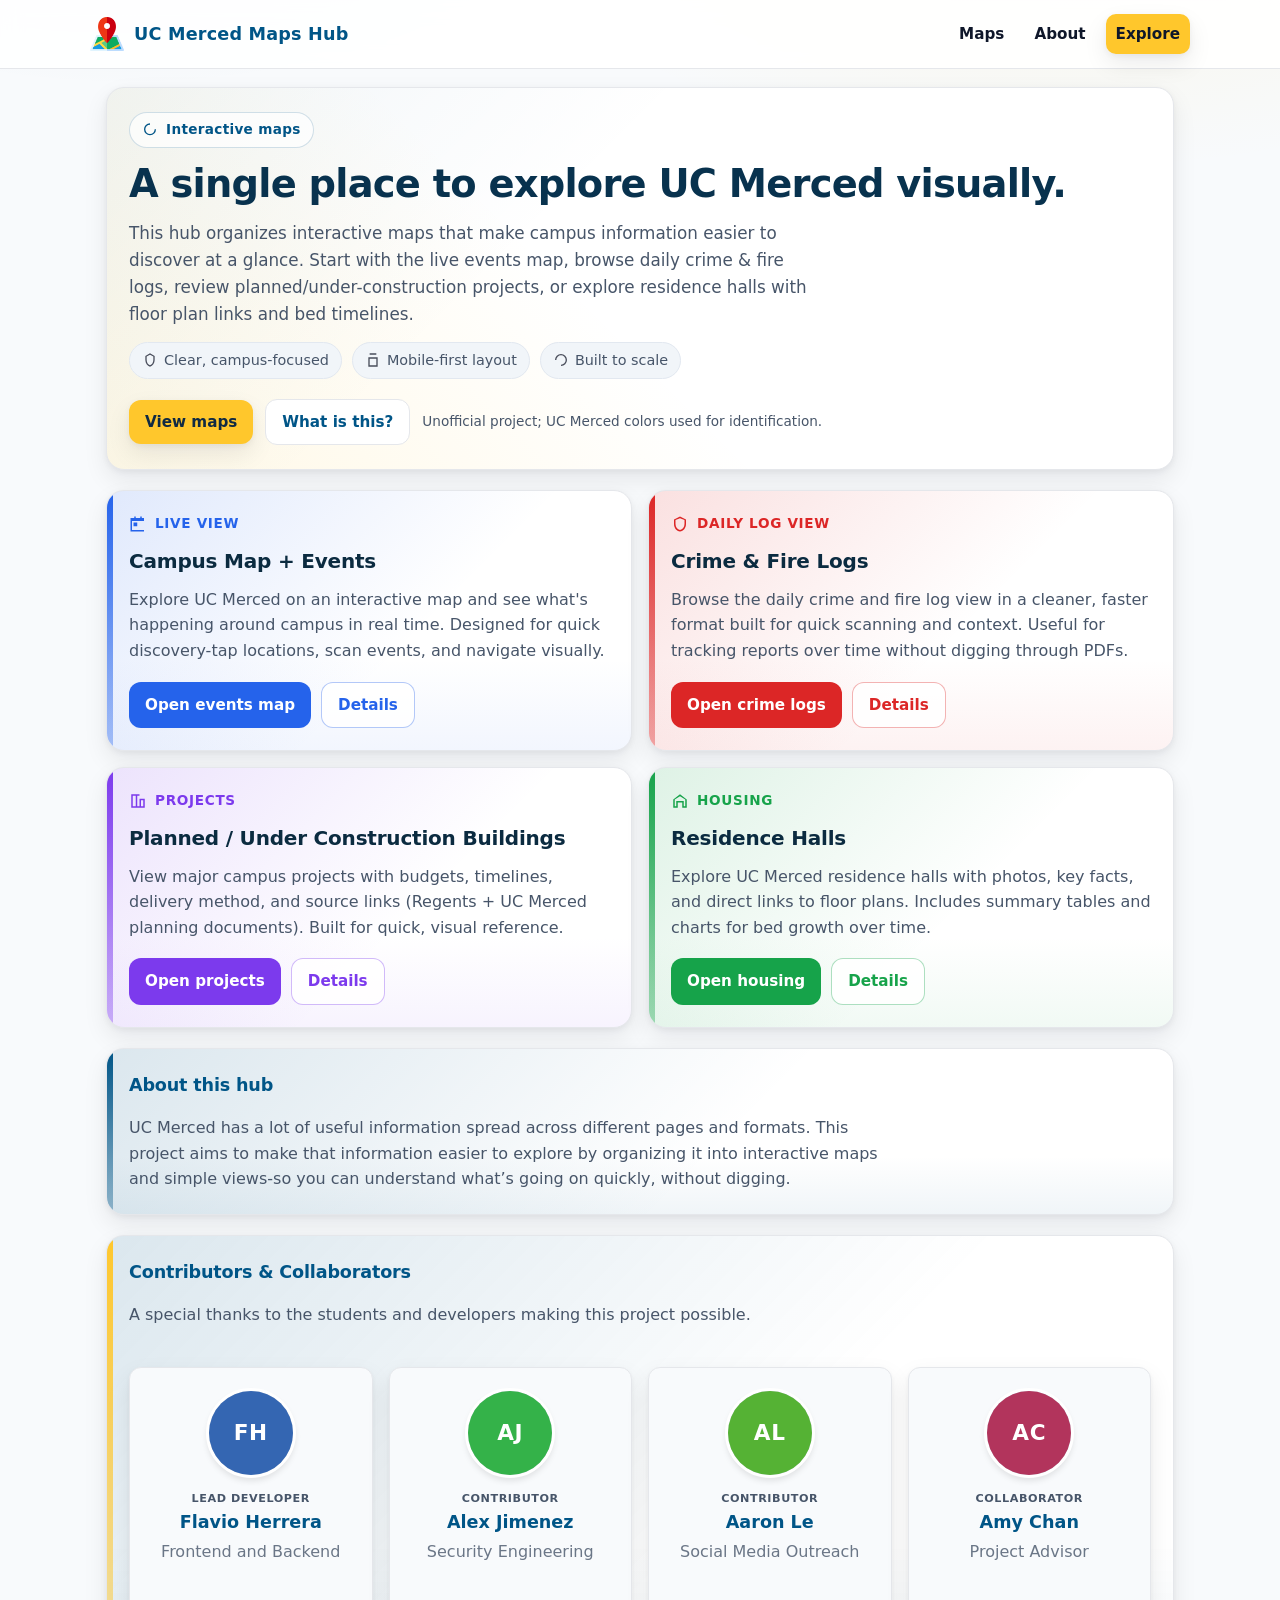
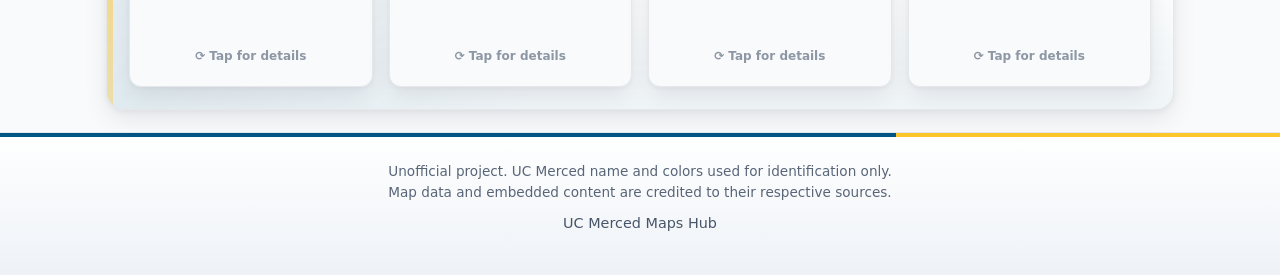
==== commit 143ad39d: "added privacy_policy and support page, small wording" ====
--- a/index.html
+++ b/index.html
@@ -669,7 +669,7 @@
             </span>
           </div>
 
-          <h1 id="hero-title">A single place to explore UC Merced—visually.</h1>
+          <h1 id="hero-title">A single place to explore UC Merced visually.</h1>
           <p>
             This hub organizes interactive maps that make campus information easier to discover at a glance.
             Start with the live events map, browse daily crime &amp; fire logs, review planned/under-construction
@@ -728,8 +728,8 @@
 
             <h2 id="events-title">Campus Map + Events</h2>
             <p>
-              Explore UC Merced on an interactive map and see what’s happening around campus in real time. Designed for
-              quick discovery—tap locations, scan events, and navigate visually.
+              Explore UC Merced on an interactive map and see what's happening around campus in real time. Designed for
+              quick discovery-tap locations, scan events, and navigate visually.
             </p>
 
             <div class="card-actions">
@@ -866,7 +866,7 @@
         </h2>
         <p style="margin: 0; color: var(--muted); max-width: 75ch;">
           UC Merced has a lot of useful information spread across different pages and formats. This project aims to make
-          that information easier to explore by organizing it into interactive maps and simple views—so you can
+          that information easier to explore by organizing it into interactive maps and simple views-so you can
           understand what’s going on quickly, without digging.
         </p>
       </section>
@@ -960,6 +960,37 @@
               </div>
             </div>
           </div>
+
+            <div class="team-member" tabindex="0">
+            <div class="team-member-inner">
+              <div class="team-member-front">
+                <div class="member-avatar">
+                  <img
+                    src="/maps/images/people/flavio_herrera.png"
+                    alt="Flavio Herrera"
+                    class="member-photo"
+                    loading="lazy"
+                  />
+                  <div class="member-initials" role="img" aria-label=""></div>
+                </div>
+
+                <span class="member-role">Collaborator</span>
+                <span class="member-name">Amy Chan</span>
+                <p class="member-short-desc">Project Advisor</p>
+                <div class="flip-hint">⟳ Tap for details</div>
+              </div>
+              <div class="team-member-back">
+                <div class="member-back-title">Contributions</div>
+                <ul class="member-contributions">
+                  <li>Provides strategic guidance and direction</li>
+                  <li>Contributes ideas, brainstorming, and feedback</li>
+                  <li>Shares expertise, resources, and key contacts</li>
+                </ul>
+                <div class="flip-hint">⟲ Tap to return</div>
+              </div>
+            </div>
+          </div>
+
         </div>
       </section>
     </main>
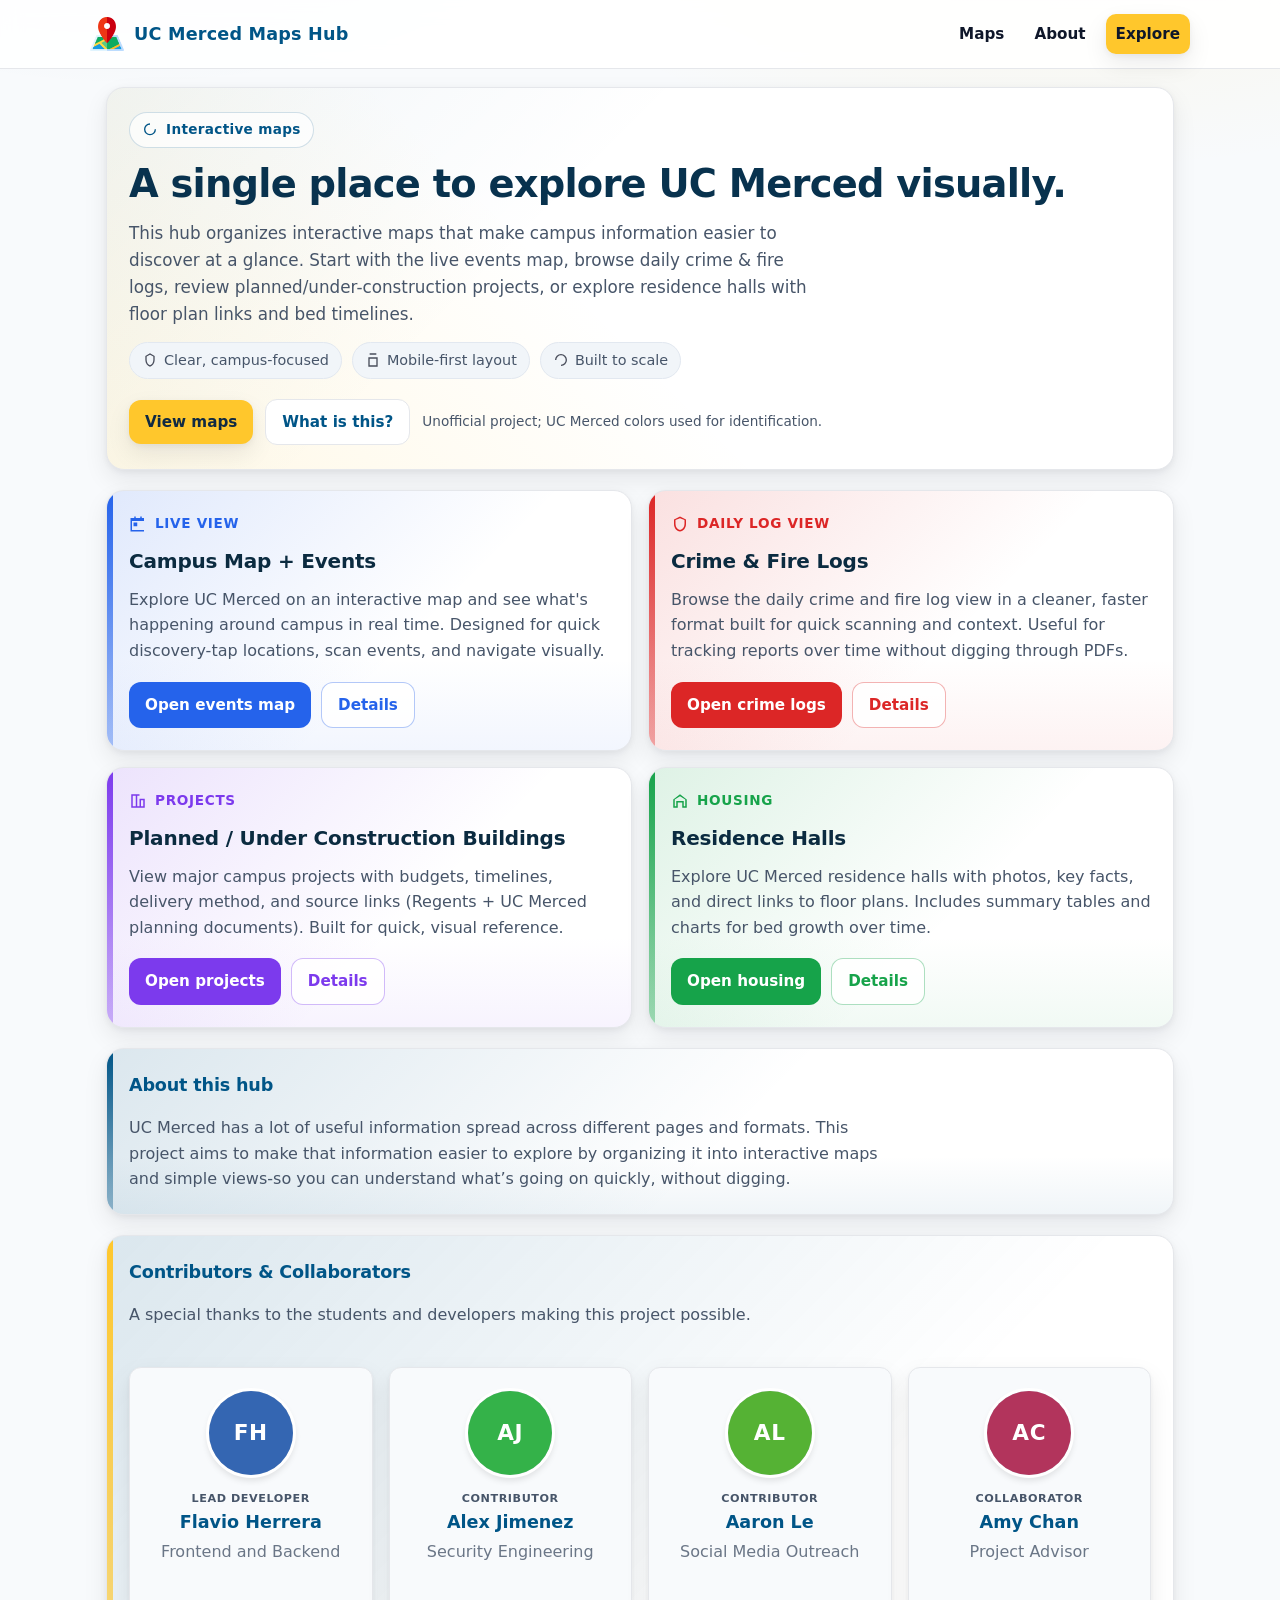
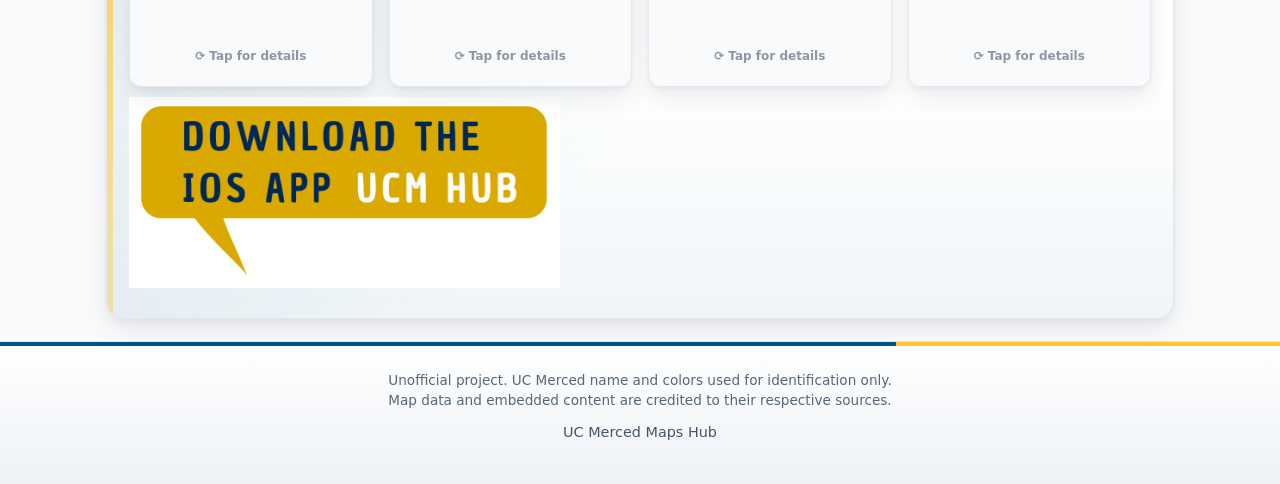
==== commit 97dbb813: "including iOS ad" ====
--- a/index.html
+++ b/index.html
@@ -992,6 +992,9 @@
           </div>
 
         </div>
+        <a href="https://apps.apple.com/us/app/ucm-hub/id6758512164" target="_blank">
+          <img src="Campus_Map_2.png" alt="Get our iOS app!">
+        </a >
       </section>
     </main>
 
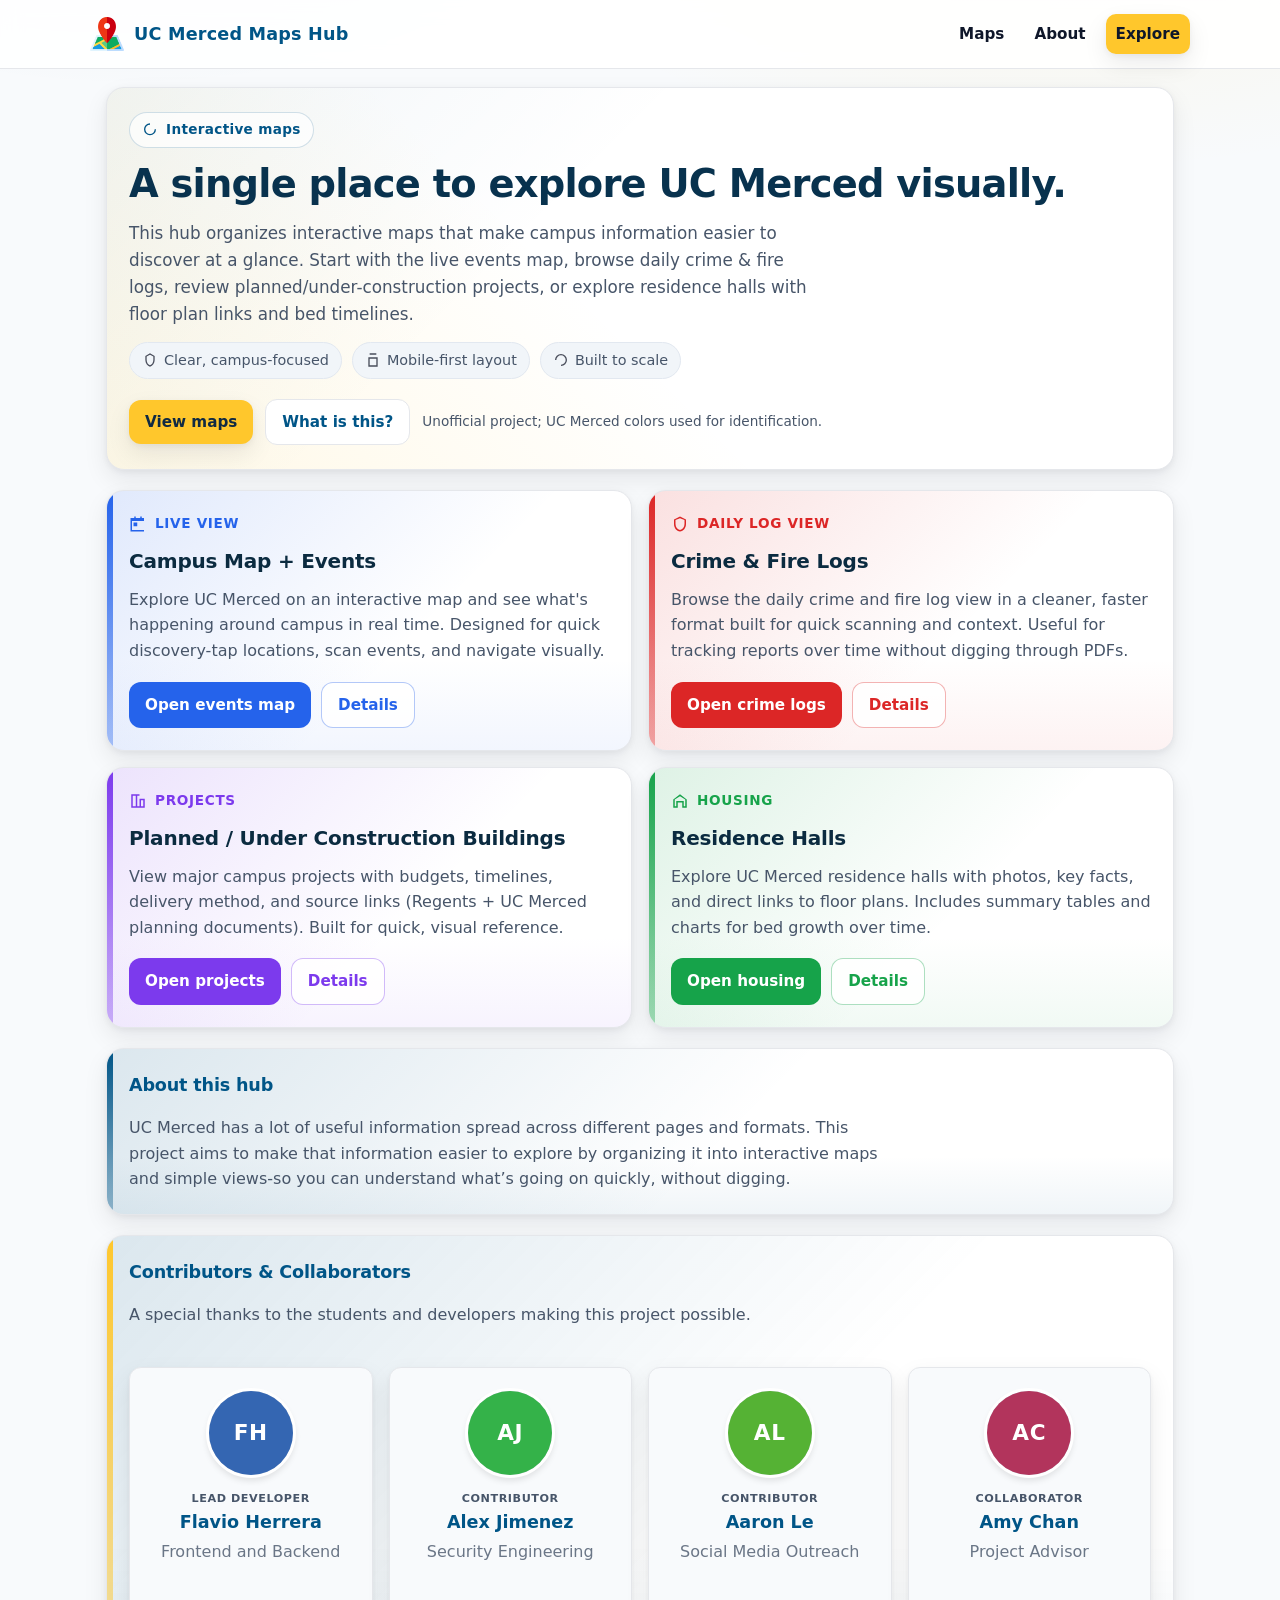
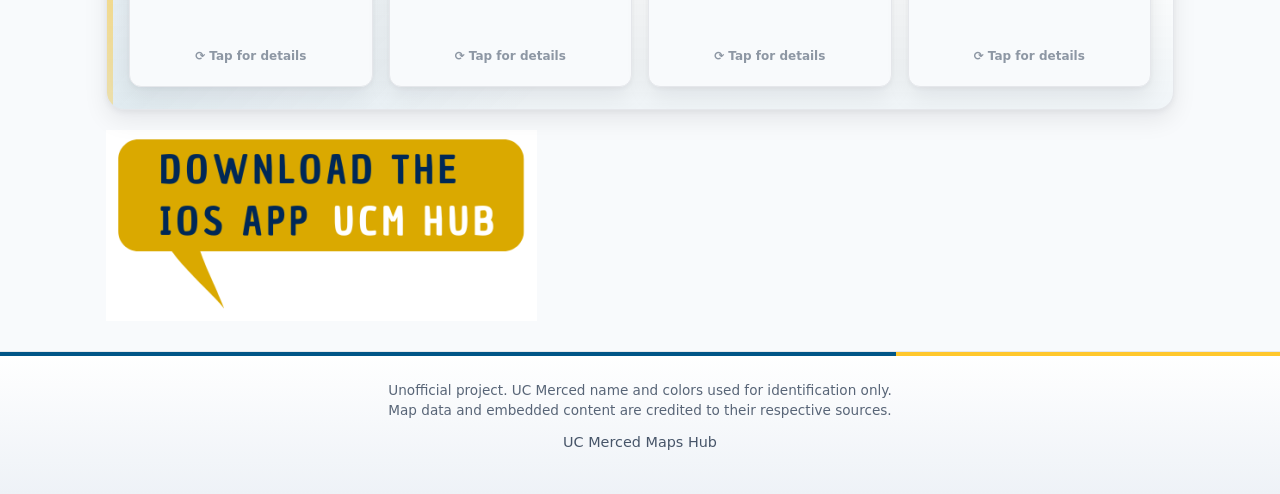
==== commit 4b21eddc: "Adjusting HTML containers" ====
--- a/index.html
+++ b/index.html
@@ -992,10 +992,10 @@
           </div>
 
         </div>
+      </section>
         <a href="https://apps.apple.com/us/app/ucm-hub/id6758512164" target="_blank">
           <img src="Campus_Map_2.png" alt="Get our iOS app!">
         </a >
-      </section>
     </main>
 
     <footer>
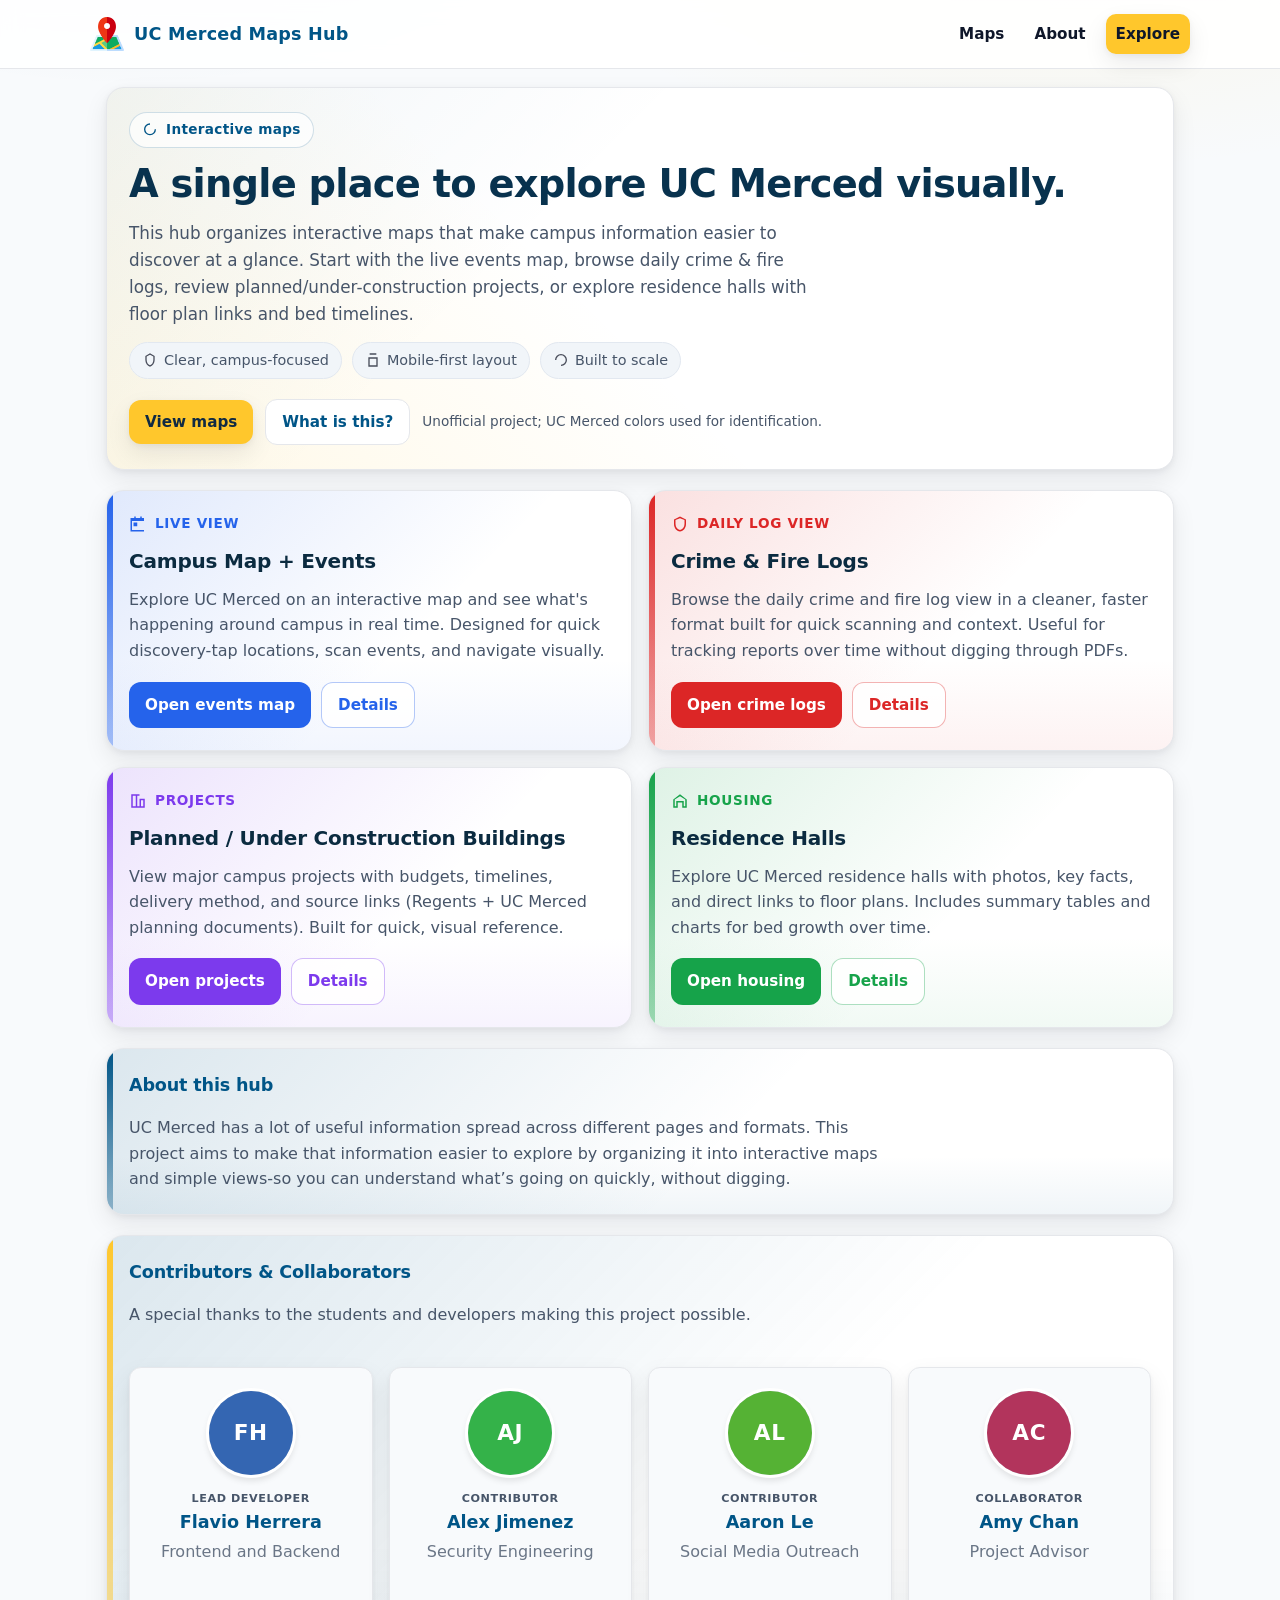
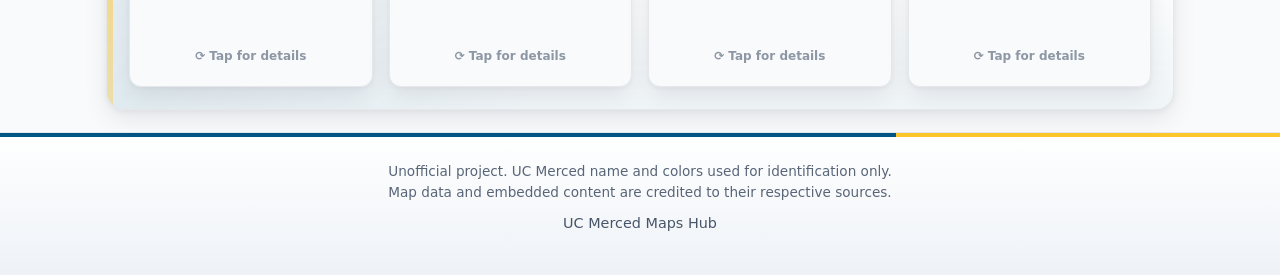
==== commit 846b2c42: "Merge pull request #5 from aishugogi11/patch-4 Update index.html" ====
--- a/index.html
+++ b/index.html
@@ -9,7 +9,7 @@
 
     <meta
       name="description"
-      content="A UC Merced-themed hub for interactive maps and campus insights, including real-time events, daily crime & fire logs, planned/under-construction projects, and residence halls."
+      content="Explore and navigate UC Merced — find interactive maps, real-time events, daily crime & fire logs, planned/under-construction projects, and residence halls."
     />
     <meta name="robots" content="index,follow" />
 
@@ -21,7 +21,7 @@
     <meta property="og:title" content="UC Merced Interactive Maps Hub" />
     <meta
       property="og:description"
-      content="Explore UC Merced through interactive maps: events, daily crime & fire logs, planned/under-construction projects, and residence halls."
+      content="Explore and navigate UC Merced — find interactive maps, real-time events, daily crime & fire logs, planned/under-construction projects, and residence halls."
     />
     <meta property="og:url" content="https://campusmap.ucmercedhub.com/" />
 
@@ -44,7 +44,7 @@
     <meta name="twitter:title" content="UC Merced Interactive Maps Hub" />
     <meta
       name="twitter:description"
-      content="Explore UC Merced through interactive maps: events, daily crime & fire logs, planned/under-construction projects, and residence halls."
+      content="Explore and navigate UC Merced — find interactive maps, real-time events,daily crime & fire logs, planned/under-construction projects, and residence halls."
     />
     <meta
       name="twitter:image"
@@ -993,9 +993,6 @@
 
         </div>
       </section>
-        <a href="https://apps.apple.com/us/app/ucm-hub/id6758512164" target="_blank">
-          <img src="Campus_Map_2.png" alt="Get our iOS app!">
-        </a >
     </main>
 
     <footer>
